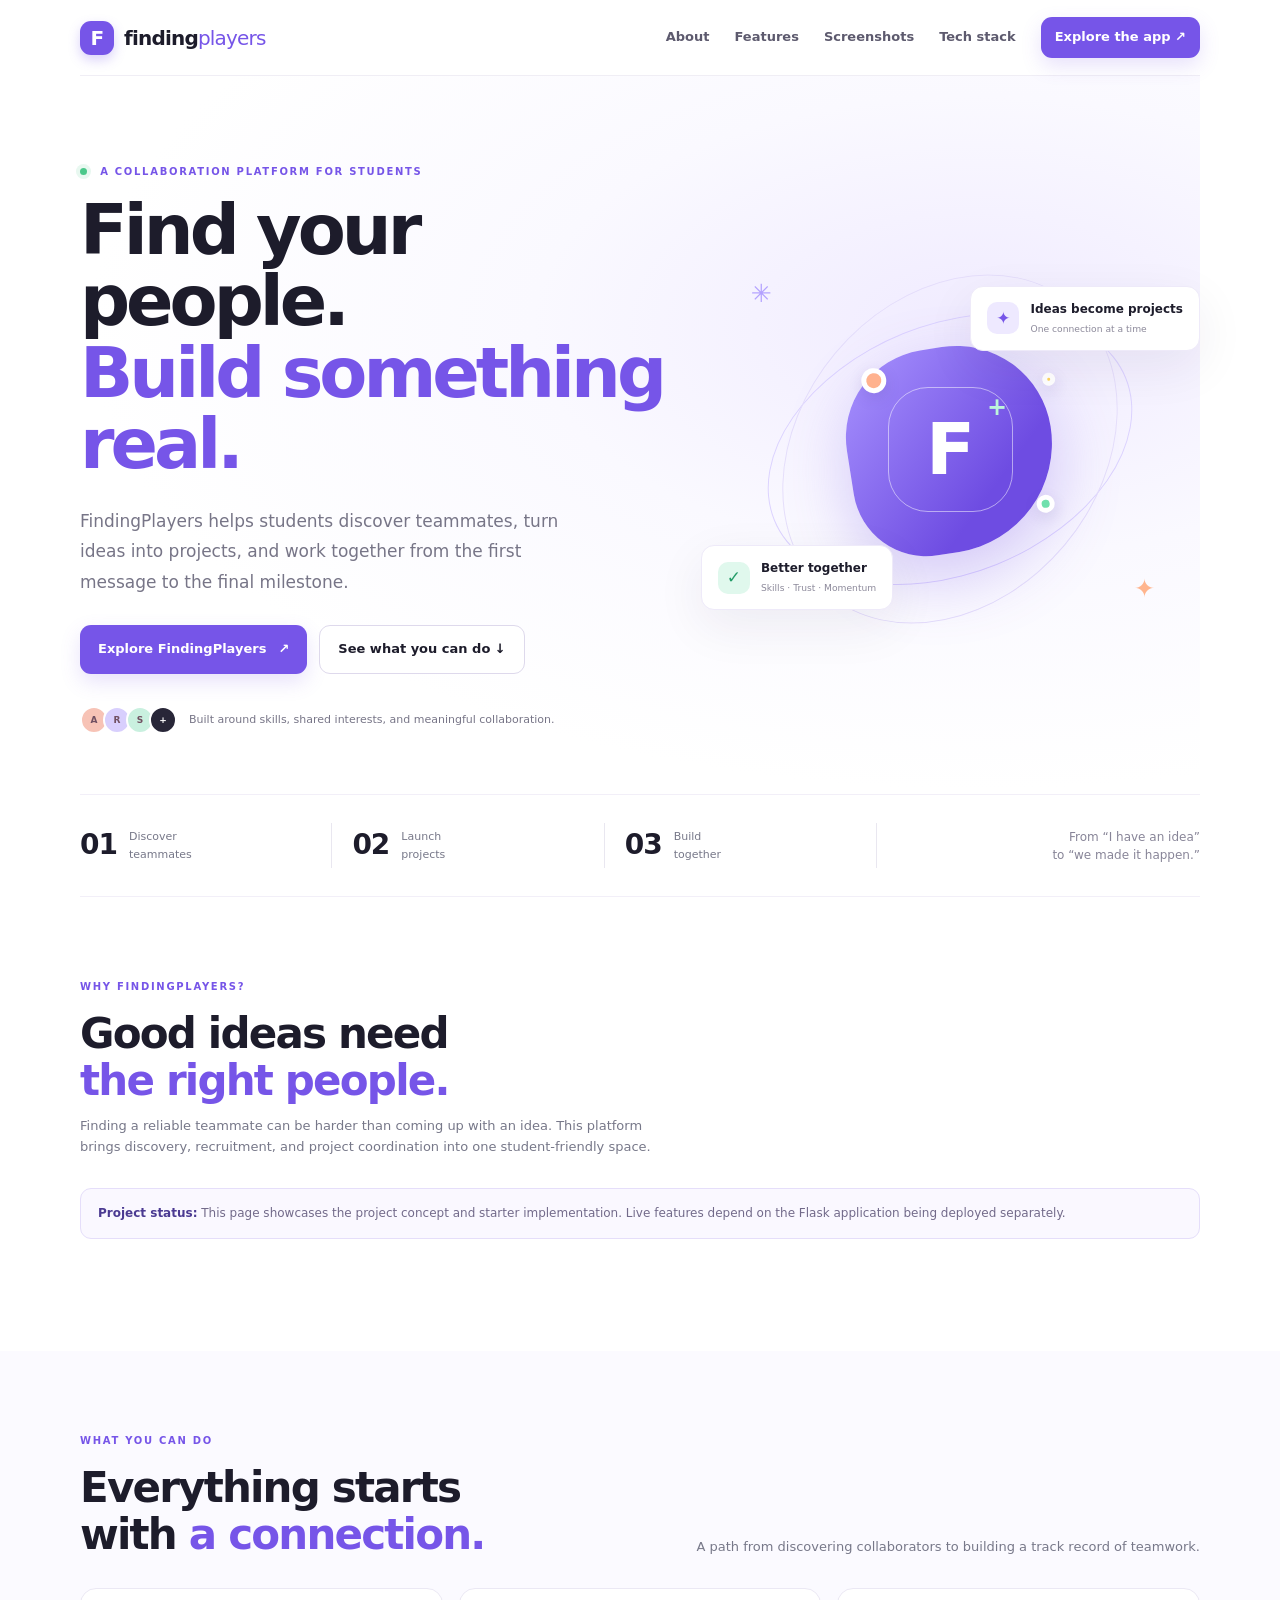
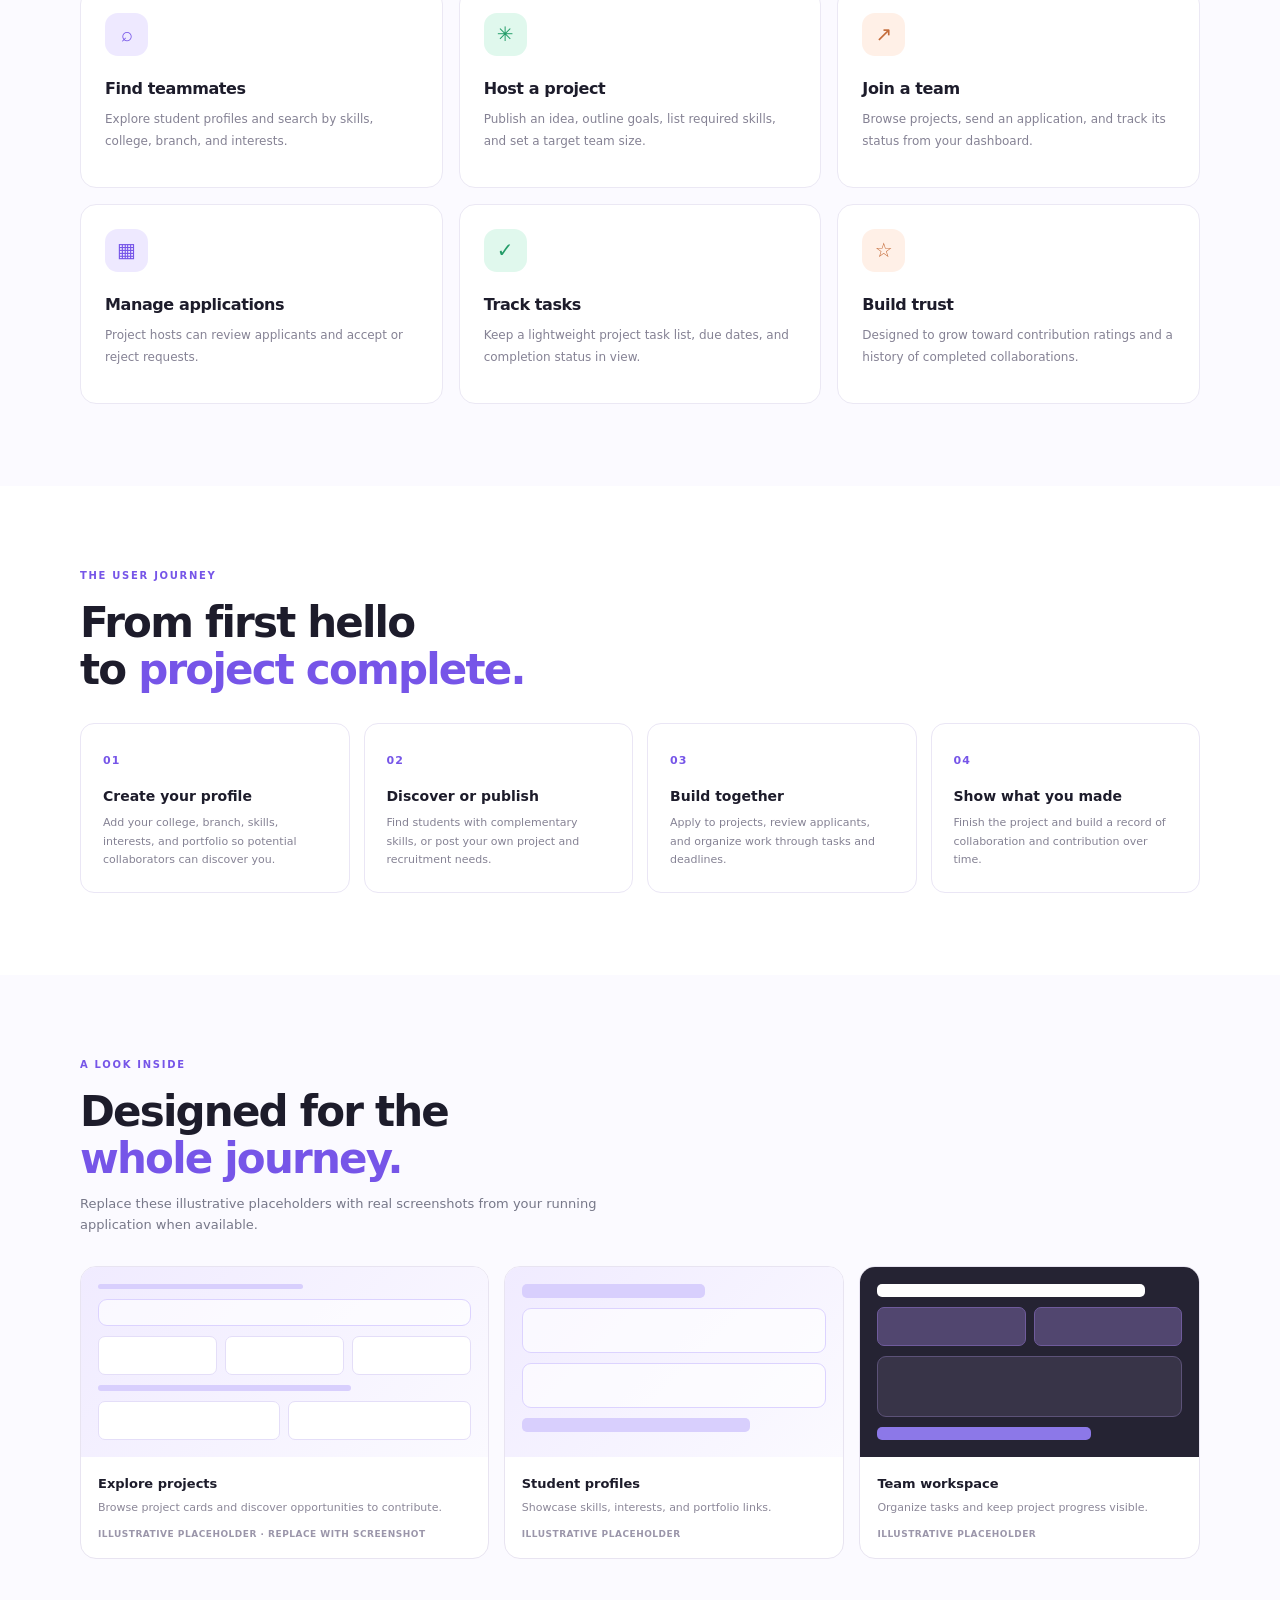
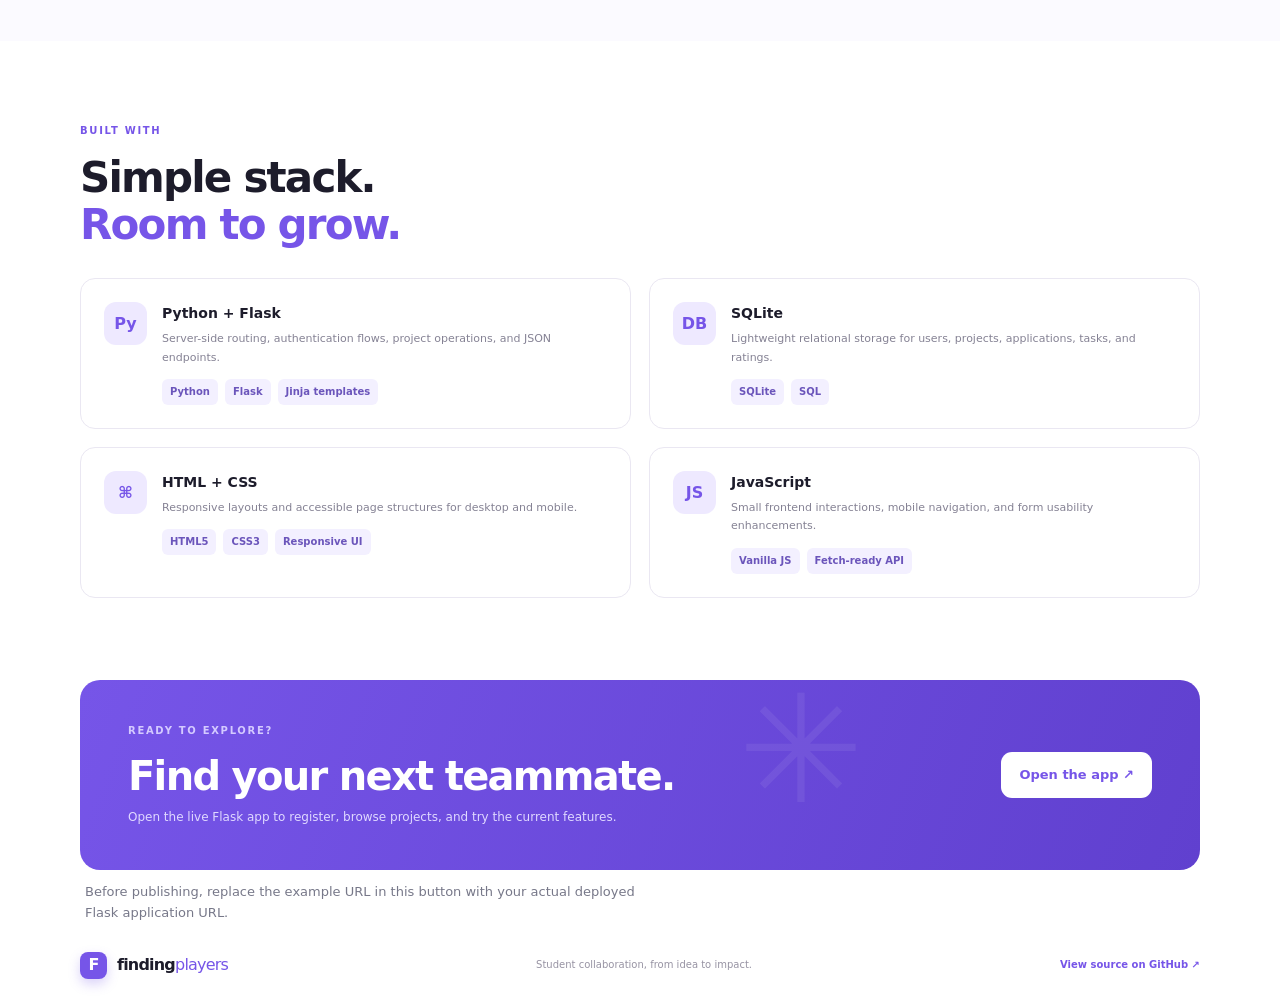
==== index.html @ 41e2ad79 "added demo page for reference" ====
<!doctype html>
<html lang="en">
<head>
  <meta charset="utf-8">
  <meta name="viewport" content="width=device-width, initial-scale=1">
  <meta name="theme-color" content="#f8f7ff">
  <meta name="description" content="FindingPlayers helps students discover teammates, launch projects, and collaborate from idea to delivery.">
  <title>FindingPlayers — Find your people. Build something real.</title>
  <style>
    :root{--ink:#1d1c2b;--muted:#777889;--line:#e9e7f0;--purple:#7655e8;--deep:#5c3bd0;--wash:#f8f7fc;--mint:#dff7eb;--white:#fff}
    *{box-sizing:border-box}html{scroll-behavior:smooth}body{margin:0;font-family:Inter,ui-sans-serif,system-ui,-apple-system,BlinkMacSystemFont,"Segoe UI",sans-serif;color:var(--ink);line-height:1.6;background:#fff}a{color:inherit;text-decoration:none}button{font:inherit}.wrap{width:min(1120px,calc(100% - 44px));margin:auto}
    .nav{height:76px;display:flex;align-items:center;justify-content:space-between;border-bottom:1px solid #f0eef5;background:#ffffffed;position:sticky;top:0;z-index:10;backdrop-filter:blur(14px)}.brand{display:flex;align-items:center;gap:10px;font-size:20px;font-weight:800;letter-spacing:-.8px}.mark{width:34px;height:34px;border-radius:11px;display:grid;place-items:center;background:var(--purple);color:#fff;box-shadow:0 5px 12px #7655e844}.brand em{font-style:normal;color:var(--purple);font-weight:500}.navlinks{display:flex;align-items:center;gap:25px;font-size:13px;font-weight:650;color:#5d5a6e}.navlinks a:hover{color:var(--purple)}.button{display:inline-flex;align-items:center;justify-content:center;gap:12px;border-radius:11px;padding:13px 18px;font-size:13px;font-weight:750;transition:transform .18s,box-shadow .18s}.button:hover{transform:translateY(-2px)}.primary{background:var(--purple);color:white;box-shadow:0 8px 20px #7655e82b}.primary:hover{background:var(--deep)}.secondary{border:1px solid #ded9ec;background:#fff}.nav .button{padding:10px 14px}.menu{display:none;border:0;background:none;font-size:24px}
    .hero{padding:88px 0 60px;display:grid;grid-template-columns:1.08fr .92fr;align-items:center;gap:35px;background:radial-gradient(ellipse at 80% 35%,#f0ebff 0%,#faf9ff 35%,#fff 70%)}.eyebrow{font-size:10px;font-weight:800;letter-spacing:1.7px;color:var(--purple);margin-bottom:15px}.pulse{display:inline-block;width:7px;height:7px;background:#4bc88a;border-radius:50%;margin-right:8px;box-shadow:0 0 0 4px #4bc88a20}.hero h1{font-size:clamp(43px,5.6vw,70px);line-height:1.02;letter-spacing:-4px;margin:0;font-weight:850}.hero h1 span,.section-title span{color:var(--purple)}.lead{max-width:520px;font-size:17px;line-height:1.8;color:#777587;margin:25px 0 28px}.actions{display:flex;gap:12px;flex-wrap:wrap}.small-proof{display:flex;align-items:center;gap:12px;color:#777587;font-size:11px;margin-top:32px}.faces{display:flex;padding-left:5px}.faces i{font-style:normal;width:28px;height:28px;border:2px solid white;border-radius:50%;display:grid;place-items:center;margin-left:-5px;background:#f7c3b6;color:#704f61;font-size:9px;font-weight:800}.faces i:nth-child(2){background:#d8cffd}.faces i:nth-child(3){background:#c9f0df}.faces i:nth-child(4){background:#282638;color:#fff}
    .visual{height:390px;position:relative;display:grid;place-items:center}.orbit{position:absolute;border:1px solid #dcd3ff;border-radius:50%;transform:rotate(-22deg)}.o1{width:380px;height:250px}.o2{width:300px;height:380px;transform:rotate(40deg);border-color:#e5defb}.orb{width:205px;height:205px;border-radius:48% 52% 60% 40%;background:linear-gradient(135deg,#a994ff,#6e4ce2 70%);box-shadow:0 25px 65px #7c5be34d;display:grid;place-items:center;transform:rotate(-9deg);position:relative;z-index:1}.orb-inner{width:125px;height:125px;border:1px solid #ffffff80;border-radius:40px;display:grid;place-items:center;color:#fff;font-size:72px;font-weight:850;transform:rotate(9deg);position:relative}.orb-inner span{position:absolute;right:5px;top:0;font-size:24px;color:#bdf4db}.dot{position:absolute;border:5px solid #fff;border-radius:50%;box-shadow:0 5px 15px #3c2a7b22}.d1{width:25px;height:25px;background:#ffb28e;top:10px;left:25px}.d2{width:18px;height:18px;background:#6fe0ad;bottom:25px;right:8px}.d3{width:13px;height:13px;background:#ffd45c;top:42px;right:-12px}.float{position:absolute;z-index:3;display:flex;gap:11px;align-items:center;background:#fff;padding:13px 16px;border:1px solid #eeeaf9;border-radius:13px;box-shadow:0 16px 50px #261c4b12;font-size:11px}.float b,.float small{display:block}.float b{font-size:12px}.float small{color:#8c899a;margin-top:3px}.float-icon{width:32px;height:32px;border-radius:10px;display:grid;place-items:center;font-size:17px;background:#eee9ff;color:var(--purple)}.f-top{top:32px;right:0}.f-bottom{bottom:34px;left:0}.f-bottom .float-icon{background:#e0f8ed;color:#239c68}.spark{position:absolute;color:#b3a1ff;font-size:25px}.s1{top:20px;left:50px}.s2{bottom:35px;right:45px;color:#ffb58e}
    .metrics{display:grid;grid-template-columns:repeat(3,1fr) 1.2fr;gap:20px;align-items:center;padding:28px 0;border-top:1px solid #f2eff8;border-bottom:1px solid #f2eff8}.metric{display:flex;align-items:center;gap:12px;border-right:1px solid var(--line)}.metric strong{font-size:28px;letter-spacing:-1px}.metric span{font-size:11px;color:var(--muted)}.metric-note{text-align:right;font-size:12px;color:#888598;line-height:1.5}
    section.content{padding:82px 0}.soft{background:#fbfaff}.heading{display:flex;align-items:end;justify-content:space-between;gap:20px;margin-bottom:30px}.section-title{font-size:clamp(29px,3.5vw,42px);line-height:1.12;letter-spacing:-1.8px;margin:0}.section-sub{color:var(--muted);font-size:13px;max-width:580px;margin:12px 0 0}.textlink{font-size:12px;font-weight:800;color:var(--purple);white-space:nowrap}.features{display:grid;grid-template-columns:repeat(3,1fr);gap:16px}.feature{border:1px solid #ebe8f4;background:white;border-radius:16px;padding:24px;min-height:200px}.feature-icon{width:43px;height:43px;display:grid;place-items:center;border-radius:13px;background:#eee9ff;color:var(--purple);font-size:20px;margin-bottom:20px}.feature:nth-child(3n+2) .feature-icon{background:#e0f8ed;color:#239c68}.feature:nth-child(3n) .feature-icon{background:#fff0e7;color:#c46b39}.feature h3{font-size:16px;letter-spacing:-.4px;margin:0 0 8px}.feature p{font-size:12px;line-height:1.8;color:#858294;margin:0}
    .flow{display:grid;grid-template-columns:repeat(4,1fr);gap:14px;counter-reset:step}.step{padding:22px;border:1px solid #eae6f5;border-radius:14px;background:#fff;position:relative}.step:before{counter-increment:step;content:"0" counter(step);font-size:11px;font-weight:850;color:var(--purple);letter-spacing:1px}.step h3{font-size:14px;margin:13px 0 7px}.step p{font-size:11px;color:#858294;line-height:1.7;margin:0}
    .shots{display:grid;grid-template-columns:1.2fr 1fr 1fr;gap:15px}.shot{border:1px solid #e8e4f1;border-radius:16px;overflow:hidden;background:#fff}.shot-preview{height:190px;background:linear-gradient(135deg,#f0ebff,#fbfaff);padding:17px;display:flex;flex-direction:column;gap:10px}.shot-preview.dark{background:#252333}.fakebar{height:14px;border-radius:5px;background:#d8cffd;width:55%}.fakebar.wide{width:88%;background:#fff}.fakebox{height:65px;border:1px solid #dcd3ff;border-radius:9px;background:#ffffffa8}.fake-row{display:flex;gap:8px}.fake-row span{height:39px;flex:1;border-radius:7px;background:#fff;border:1px solid #e4def8}.shot-caption{padding:17px}.shot-caption h3{font-size:13px;margin:0 0 5px}.shot-caption p{font-size:11px;color:#8b8798;margin:0;line-height:1.6}.placeholder-note{display:block;color:#9b96aa;font-size:9px;margin-top:10px;font-weight:700;letter-spacing:.5px}
    .stack{display:grid;grid-template-columns:1fr 1fr;gap:18px}.stack-card{border:1px solid #eae7f2;border-radius:15px;padding:23px;display:flex;gap:15px;align-items:flex-start}.stack-icon{flex-shrink:0;width:43px;height:43px;border-radius:12px;display:grid;place-items:center;background:#eee9ff;color:var(--purple);font-weight:900}.stack-card h3{font-size:14px;margin:0 0 5px}.stack-card p{font-size:11px;color:#858294;line-height:1.7;margin:0}.chips{display:flex;flex-wrap:wrap;gap:7px;margin-top:12px}.chips span{background:#f3f0ff;color:#6b55bb;border-radius:6px;padding:5px 8px;font-size:10px;font-weight:750}
    .cta{padding:43px 48px;background:linear-gradient(110deg,#7655e8,#6040cf);border-radius:20px;display:flex;align-items:center;justify-content:space-between;gap:25px;color:white;position:relative;overflow:hidden}.cta .eyebrow{color:#d4caff}.cta h2{font-size:clamp(29px,4vw,40px);letter-spacing:-1.7px;line-height:1.1;margin:0}.cta p{font-size:12px;color:#e0d9ff;margin:10px 0 0}.cta .button{background:#fff;color:var(--purple);flex-shrink:0}.cta:after{content:"✳";position:absolute;right:30%;top:-50px;font-size:150px;color:#ffffff12;pointer-events:none}
    .footer{padding:28px 0;display:flex;align-items:center;justify-content:space-between;gap:20px;color:#9793a3;font-size:10px}.footer .brand{font-size:16px;color:var(--ink)}.footer .mark{width:27px;height:27px;font-size:16px;border-radius:8px}.footer a{color:var(--purple);font-weight:700}.notice{margin:0 0 30px;padding:15px 17px;border:1px solid #e5defa;background:#faf8ff;border-radius:11px;color:#726a8a;font-size:12px}.notice b{color:#4b3a92}
    @media(max-width:850px){.hero{grid-template-columns:1fr;padding-top:60px}.hero-copy{max-width:680px}.visual{height:330px}.metrics{grid-template-columns:repeat(3,1fr)}.metric-note{display:none}.features{grid-template-columns:repeat(2,1fr)}.flow{grid-template-columns:repeat(2,1fr)}.shots{grid-template-columns:1fr 1fr}.shot:first-child{grid-column:span 2}.stack{grid-template-columns:1fr}}
    @media(max-width:620px){.wrap{width:calc(100% - 36px)}.nav{height:67px}.menu{display:block}.navlinks{display:none;position:absolute;top:67px;left:0;right:0;background:white;padding:18px;flex-direction:column;align-items:stretch;border-bottom:1px solid var(--line)}.navlinks.open{display:flex}.navlinks .button{text-align:center}.hero{padding:50px 0 45px;gap:8px}.hero h1{font-size:47px;letter-spacing:-2.8px}.lead{font-size:15px}.visual{height:280px;transform:scale(.9);margin:0 -15px}.orb{width:165px;height:165px}.orb-inner{width:100px;height:100px;font-size:58px}.o1{width:290px;height:190px}.o2{width:240px;height:280px}.f-top{right:0;top:8px}.f-bottom{left:0;bottom:7px}.metrics{padding:22px 0;gap:8px}.metric{display:block}.metric strong{display:block;font-size:24px}.metric span{font-size:9px}.content{padding:58px 0!important}.heading{align-items:flex-start;flex-direction:column}.features,.flow,.shots{grid-template-columns:1fr}.shot:first-child{grid-column:auto}.shot-preview{height:170px}.cta{padding:30px 25px;align-items:flex-start;flex-direction:column}.footer{flex-wrap:wrap}.footer>span:last-child{display:none}}
    @media(prefers-reduced-motion:reduce){html{scroll-behavior:auto}*,*:before,*:after{transition:none!important}}
  </style>
</head>
<body>
<header class="nav wrap">
  <a class="brand" href="#top" aria-label="FindingPlayers home"><span class="mark">F</span><span>finding<em>players</em></span></a>
  <button class="menu" id="menu" aria-label="Toggle navigation" aria-expanded="false">☰</button>
  <nav class="navlinks" id="navlinks" aria-label="Main navigation">
    <a href="#about">About</a><a href="#features">Features</a><a href="#screenshots">Screenshots</a><a href="#technology">Tech stack</a>
    <a class="button primary" href="#app">Explore the app ↗</a>
  </nav>
</header>
<main id="top">
  <section class="hero wrap">
    <div class="hero-copy">
      <div class="eyebrow"><span class="pulse"></span> A COLLABORATION PLATFORM FOR STUDENTS</div>
      <h1>Find your people.<br><span>Build something real.</span></h1>
      <p class="lead">FindingPlayers helps students discover teammates, turn ideas into projects, and work together from the first message to the final milestone.</p>
      <div class="actions"><a class="button primary" href="#app">Explore FindingPlayers <span>↗</span></a><a class="button secondary" href="#features">See what you can do ↓</a></div>
      <div class="small-proof"><div class="faces"><i>A</i><i>R</i><i>S</i><i>+</i></div><span>Built around skills, shared interests, and meaningful collaboration.</span></div>
    </div>
    <div class="visual" aria-label="Abstract illustration representing students collaborating">
      <div class="orbit o1"></div><div class="orbit o2"></div>
      <div class="orb"><div class="orb-inner">F<span>+</span></div><i class="dot d1"></i><i class="dot d2"></i><i class="dot d3"></i></div>
      <div class="float f-top"><span class="float-icon">✦</span><div><b>Ideas become projects</b><small>One connection at a time</small></div></div>
      <div class="float f-bottom"><span class="float-icon">✓</span><div><b>Better together</b><small>Skills · Trust · Momentum</small></div></div>
      <span class="spark s1">✳</span><span class="spark s2">✦</span>
    </div>
  </section>
  <div class="wrap metrics" aria-label="Platform concept">
    <div class="metric"><strong>01</strong><span>Discover<br>teammates</span></div><div class="metric"><strong>02</strong><span>Launch<br>projects</span></div><div class="metric"><strong>03</strong><span>Build<br>together</span></div><div class="metric-note">From “I have an idea”<br>to “we made it happen.”</div>
  </div>
  <section class="content" id="about">
    <div class="wrap">
      <div class="heading"><div><div class="eyebrow">WHY FINDINGPLAYERS?</div><h2 class="section-title">Good ideas need<br><span>the right people.</span></h2><p class="section-sub">Finding a reliable teammate can be harder than coming up with an idea. This platform brings discovery, recruitment, and project coordination into one student-friendly space.</p></div></div>
      <div class="notice"><b>Project status:</b> This page showcases the project concept and starter implementation. Live features depend on the Flask application being deployed separately.</div>
    </div>
  </section>
  <section class="content soft" id="features">
    <div class="wrap"><div class="heading"><div><div class="eyebrow">WHAT YOU CAN DO</div><h2 class="section-title">Everything starts<br>with <span>a connection.</span></h2></div><p class="section-sub">A path from discovering collaborators to building a track record of teamwork.</p></div>
      <div class="features">
        <article class="feature"><div class="feature-icon">⌕</div><h3>Find teammates</h3><p>Explore student profiles and search by skills, college, branch, and interests.</p></article>
        <article class="feature"><div class="feature-icon">✳</div><h3>Host a project</h3><p>Publish an idea, outline goals, list required skills, and set a target team size.</p></article>
        <article class="feature"><div class="feature-icon">↗</div><h3>Join a team</h3><p>Browse projects, send an application, and track its status from your dashboard.</p></article>
        <article class="feature"><div class="feature-icon">▦</div><h3>Manage applications</h3><p>Project hosts can review applicants and accept or reject requests.</p></article>
        <article class="feature"><div class="feature-icon">✓</div><h3>Track tasks</h3><p>Keep a lightweight project task list, due dates, and completion status in view.</p></article>
        <article class="feature"><div class="feature-icon">☆</div><h3>Build trust</h3><p>Designed to grow toward contribution ratings and a history of completed collaborations.</p></article>
      </div>
    </div>
  </section>
  <section class="content" id="journey">
    <div class="wrap"><div class="heading"><div><div class="eyebrow">THE USER JOURNEY</div><h2 class="section-title">From first hello<br>to <span>project complete.</span></h2></div></div>
      <div class="flow"><article class="step"><h3>Create your profile</h3><p>Add your college, branch, skills, interests, and portfolio so potential collaborators can discover you.</p></article><article class="step"><h3>Discover or publish</h3><p>Find students with complementary skills, or post your own project and recruitment needs.</p></article><article class="step"><h3>Build together</h3><p>Apply to projects, review applicants, and organize work through tasks and deadlines.</p></article><article class="step"><h3>Show what you made</h3><p>Finish the project and build a record of collaboration and contribution over time.</p></article></div>
    </div>
  </section>
  <section class="content soft" id="screenshots">
    <div class="wrap"><div class="heading"><div><div class="eyebrow">A LOOK INSIDE</div><h2 class="section-title">Designed for the<br><span>whole journey.</span></h2><p class="section-sub">Replace these illustrative placeholders with real screenshots from your running application when available.</p></div></div>
      <div class="shots">
        <article class="shot"><div class="shot-preview"><div class="fakebar"></div><div class="fakebox"></div><div class="fake-row"><span></span><span></span><span></span></div><div class="fakebar" style="width:68%"></div><div class="fake-row"><span></span><span></span></div></div><div class="shot-caption"><h3>Explore projects</h3><p>Browse project cards and discover opportunities to contribute.</p><span class="placeholder-note">ILLUSTRATIVE PLACEHOLDER · REPLACE WITH SCREENSHOT</span></div></article>
        <article class="shot"><div class="shot-preview"><div class="fakebar" style="width:60%"></div><div class="fakebox" style="height:45px"></div><div class="fakebox" style="height:45px"></div><div class="fakebar" style="width:75%"></div></div><div class="shot-caption"><h3>Student profiles</h3><p>Showcase skills, interests, and portfolio links.</p><span class="placeholder-note">ILLUSTRATIVE PLACEHOLDER</span></div></article>
        <article class="shot"><div class="shot-preview dark"><div class="fakebar wide"></div><div class="fake-row"><span style="background:#51466f;border-color:#6f5b9c"></span><span style="background:#51466f;border-color:#6f5b9c"></span></div><div class="fakebox" style="background:#383448;border-color:#5c5278"></div><div class="fakebar" style="background:#8c78e8;width:70%"></div></div><div class="shot-caption"><h3>Team workspace</h3><p>Organize tasks and keep project progress visible.</p><span class="placeholder-note">ILLUSTRATIVE PLACEHOLDER</span></div></article>
      </div>
    </div>
  </section>
  <section class="content" id="technology">
    <div class="wrap"><div class="heading"><div><div class="eyebrow">BUILT WITH</div><h2 class="section-title">Simple stack.<br><span>Room to grow.</span></h2></div></div>
      <div class="stack">
        <article class="stack-card"><div class="stack-icon">Py</div><div><h3>Python + Flask</h3><p>Server-side routing, authentication flows, project operations, and JSON endpoints.</p><div class="chips"><span>Python</span><span>Flask</span><span>Jinja templates</span></div></div></article>
        <article class="stack-card"><div class="stack-icon">DB</div><div><h3>SQLite</h3><p>Lightweight relational storage for users, projects, applications, tasks, and ratings.</p><div class="chips"><span>SQLite</span><span>SQL</span></div></div></article>
        <article class="stack-card"><div class="stack-icon">⌘</div><div><h3>HTML + CSS</h3><p>Responsive layouts and accessible page structures for desktop and mobile.</p><div class="chips"><span>HTML5</span><span>CSS3</span><span>Responsive UI</span></div></div></article>
        <article class="stack-card"><div class="stack-icon">JS</div><div><h3>JavaScript</h3><p>Small frontend interactions, mobile navigation, and form usability enhancements.</p><div class="chips"><span>Vanilla JS</span><span>Fetch-ready API</span></div></div></article>
      </div>
    </div>
  </section>
  <section class="wrap" id="app"><div class="cta"><div><div class="eyebrow">READY TO EXPLORE?</div><h2>Find your next teammate.</h2><p>Open the live Flask app to register, browse projects, and try the current features.</p></div><a class="button" id="app-link" href="https://your-flask-app-url.example" target="_blank" rel="noopener">Open the app ↗</a></div><p class="section-sub" style="margin:12px 5px 0">Before publishing, replace the example URL in this button with your actual deployed Flask application URL.</p></section>
</main>
<footer class="wrap footer"><a class="brand" href="#top"><span class="mark">F</span><span>finding<em style="font-style:normal;color:var(--purple);font-weight:500">players</em></span></a><span>Student collaboration, from idea to impact.</span><a href="https://github.com/" target="_blank" rel="noopener" aria-label="GitHub">View source on GitHub ↗</a></footer>
<script>
  const menu = document.getElementById('menu');
  const nav = document.getElementById('navlinks');
  menu.addEventListener('click', () => {
    const opened = nav.classList.toggle('open');
    menu.setAttribute('aria-expanded', String(opened));
  });
  nav.querySelectorAll('a').forEach(link => link.addEventListener('click', () => {
    nav.classList.remove('open');
    menu.setAttribute('aria-expanded', 'false');
  }));
  // Set your deployed Flask app URL here before publishing.
  const FLASK_APP_URL = 'https://your-flask-app-url.example';
  document.getElementById('app-link').href = FLASK_APP_URL;
</script>
</body>
</html>
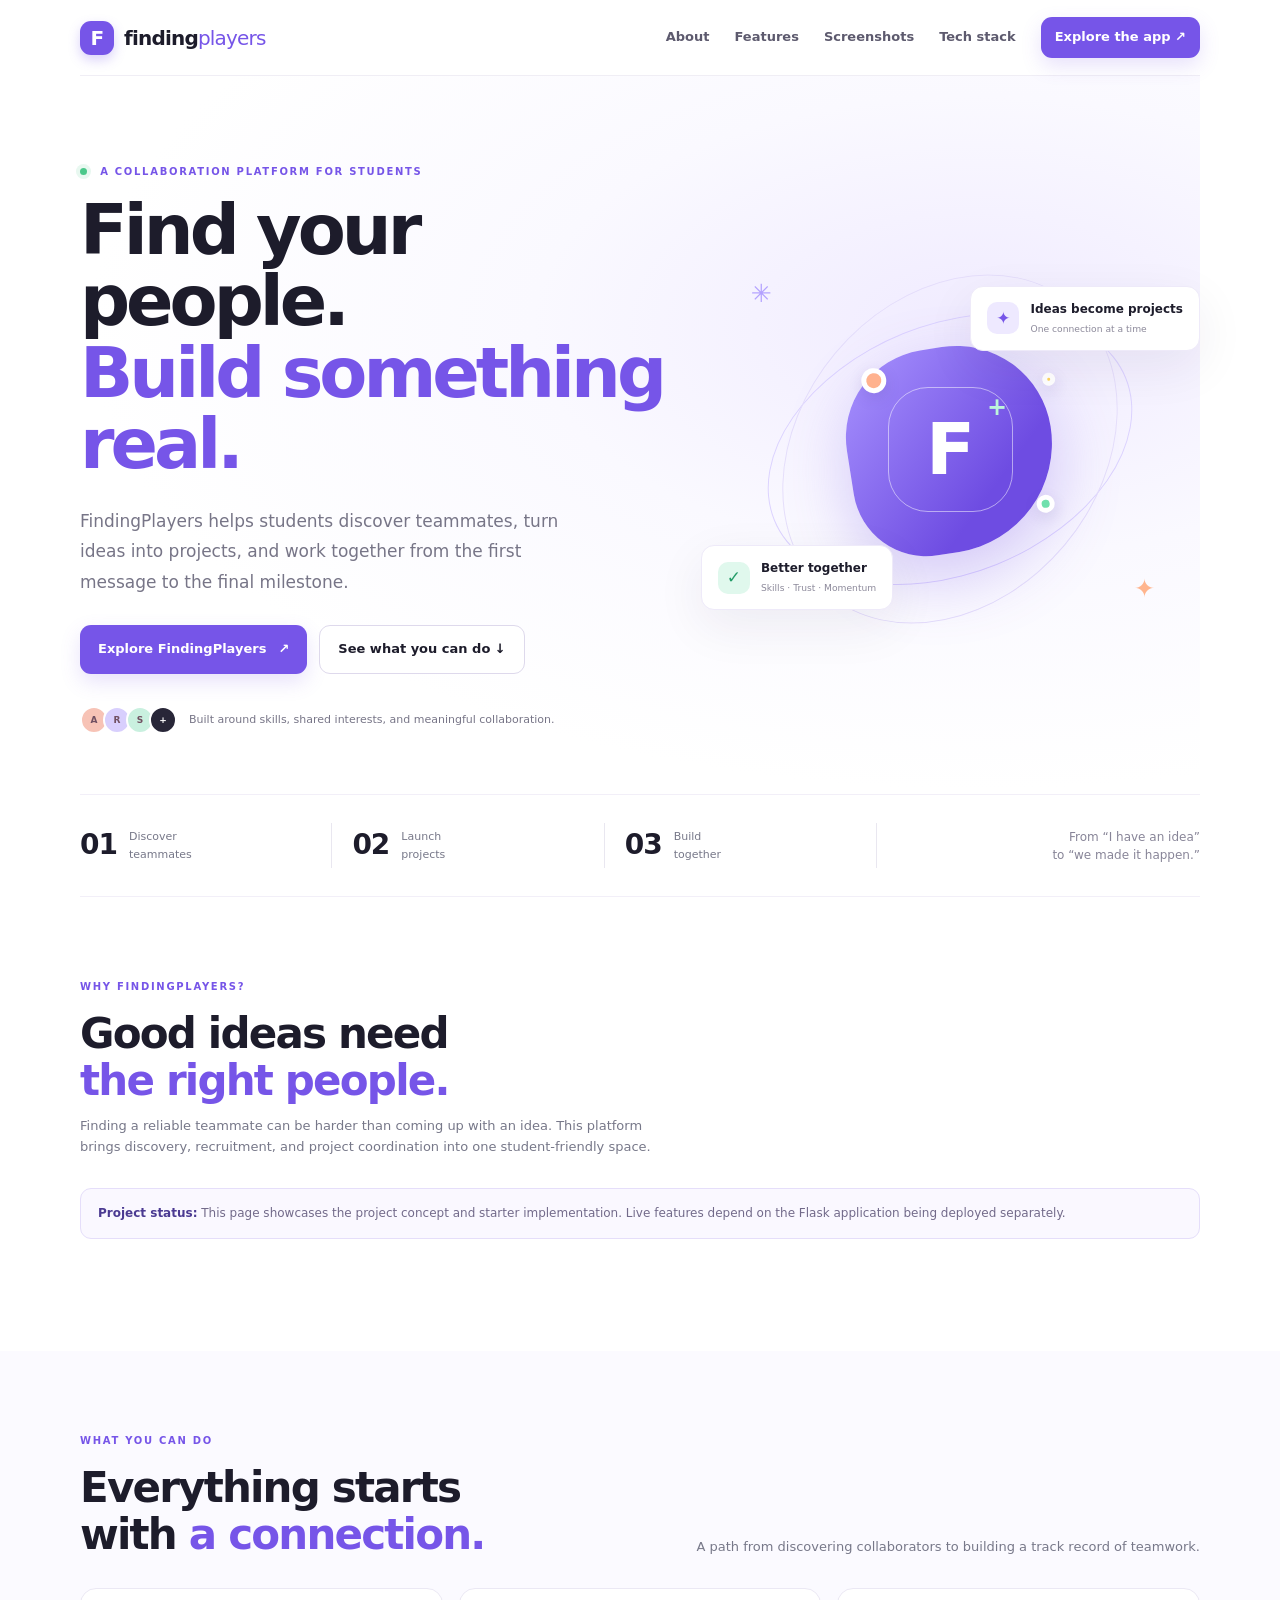
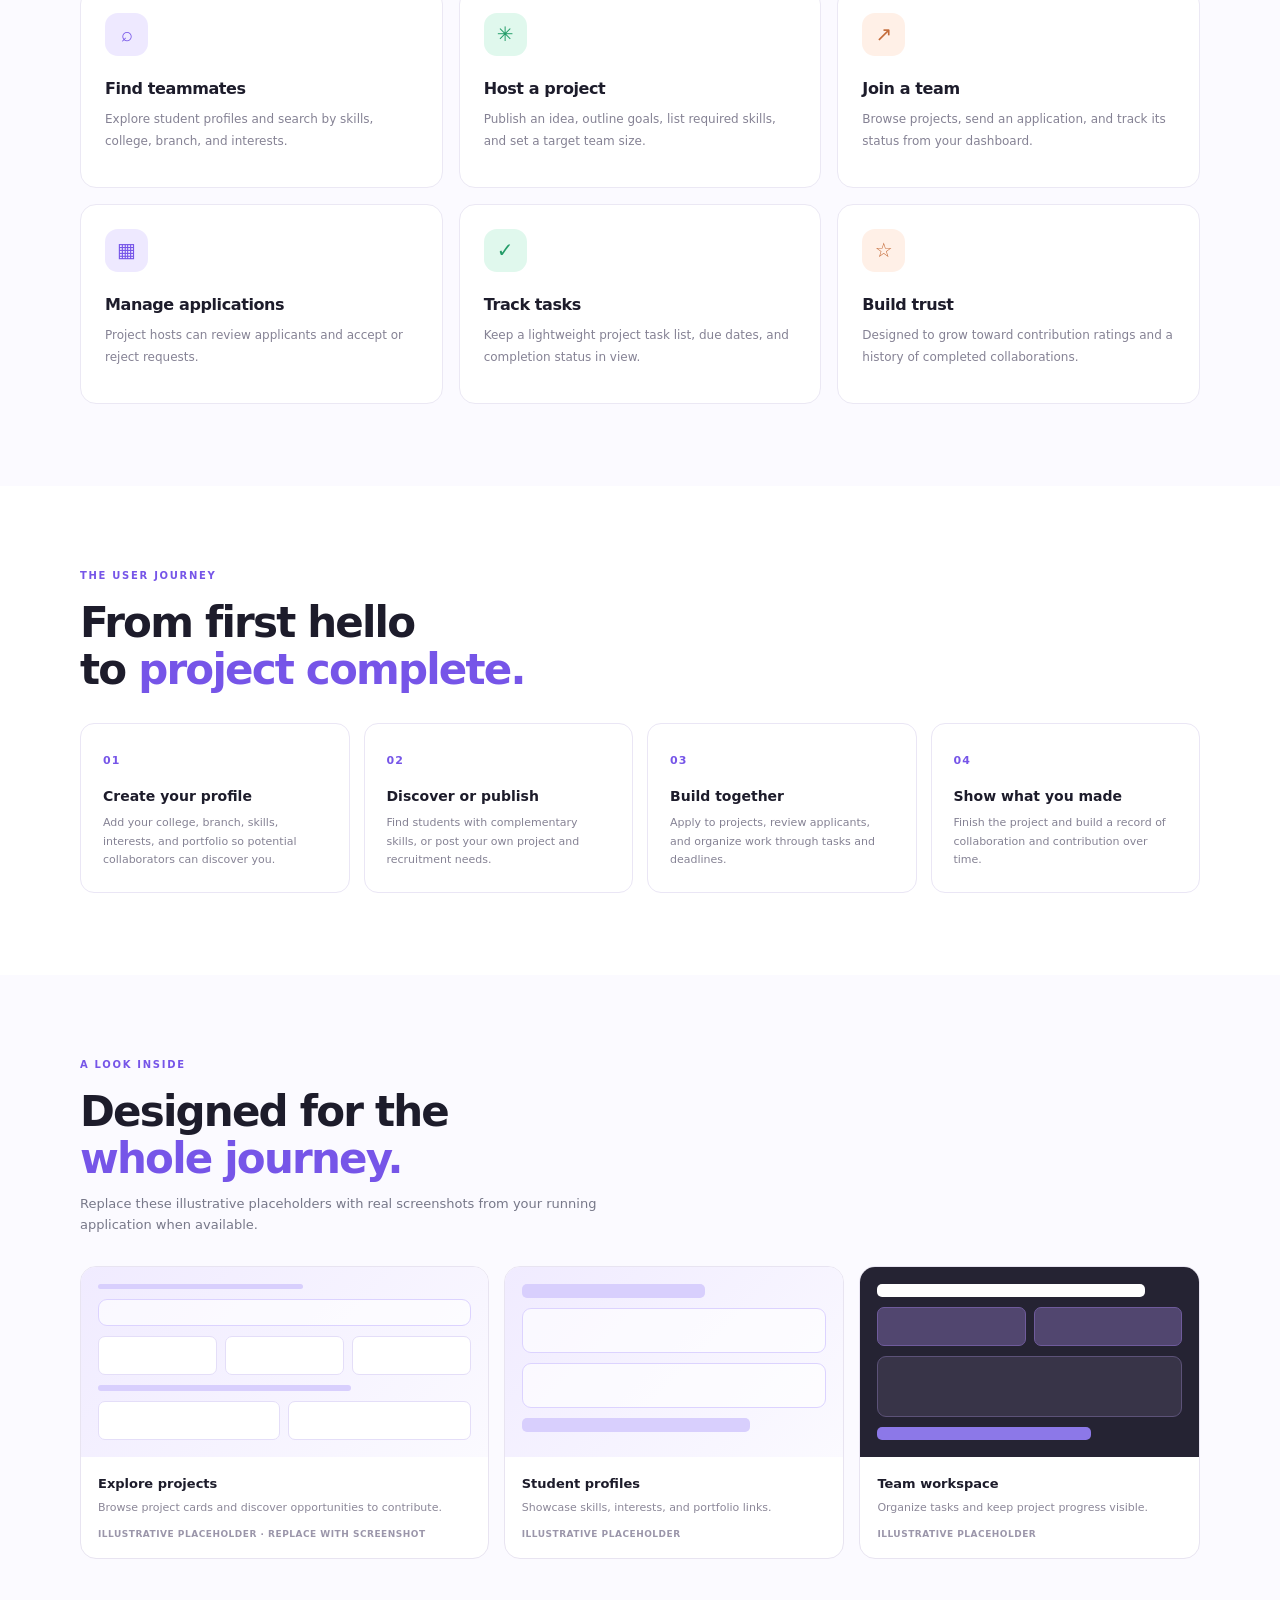
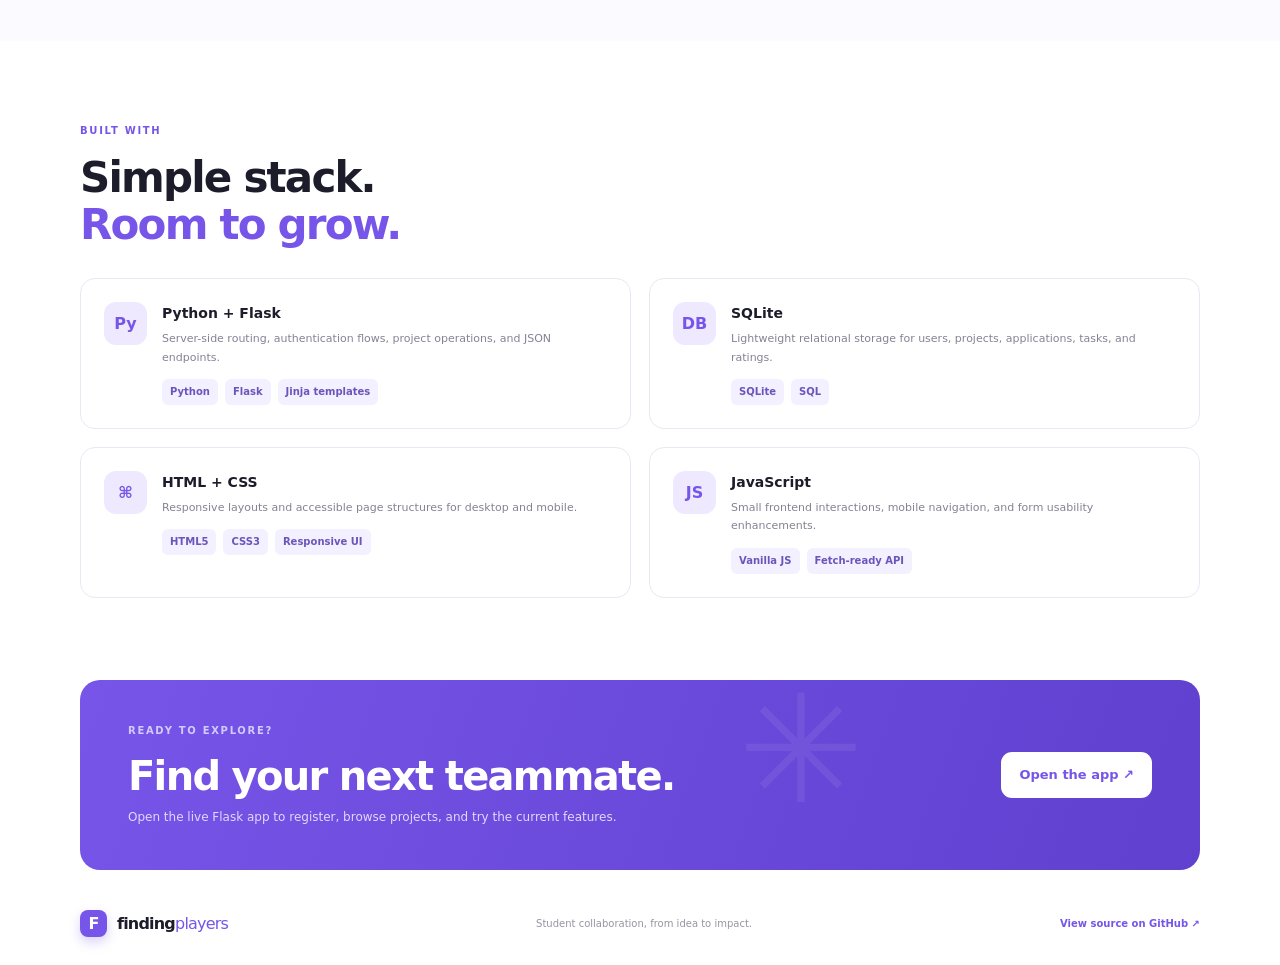
==== commit 6a02a922: "Fix Flask app URL format in index.html Updated the Flask app URL to include the protocol." ====
--- a/index.html
+++ b/index.html
@@ -95,7 +95,7 @@
       </div>
     </div>
   </section>
-  <section class="wrap" id="app"><div class="cta"><div><div class="eyebrow">READY TO EXPLORE?</div><h2>Find your next teammate.</h2><p>Open the live Flask app to register, browse projects, and try the current features.</p></div><a class="button" id="app-link" href="https://your-flask-app-url.example" target="_blank" rel="noopener">Open the app ↗</a></div><p class="section-sub" style="margin:12px 5px 0">Before publishing, replace the example URL in this button with your actual deployed Flask application URL.</p></section>
+  <section class="wrap" id="app"><div class="cta"><div><div class="eyebrow">READY TO EXPLORE?</div><h2>Find your next teammate.</h2><p>Open the live Flask app to register, browse projects, and try the current features.</p></div><a class="button" id="app-link" href="https://your-flask-app-url.example" target="_blank" rel="noopener">Open the app ↗</a></div><p class="section-sub" style="margin:12px 5px 0"></p></section>
 </main>
 <footer class="wrap footer"><a class="brand" href="#top"><span class="mark">F</span><span>finding<em style="font-style:normal;color:var(--purple);font-weight:500">players</em></span></a><span>Student collaboration, from idea to impact.</span><a href="https://github.com/" target="_blank" rel="noopener" aria-label="GitHub">View source on GitHub ↗</a></footer>
 <script>
@@ -109,8 +109,8 @@
     nav.classList.remove('open');
     menu.setAttribute('aria-expanded', 'false');
   }));
-  // Set your deployed Flask app URL here before publishing.
-  const FLASK_APP_URL = 'https://your-flask-app-url.example';
+ 
+  const FLASK_APP_URL = 'https://adityaweb.xyz/';
   document.getElementById('app-link').href = FLASK_APP_URL;
 </script>
 </body>
